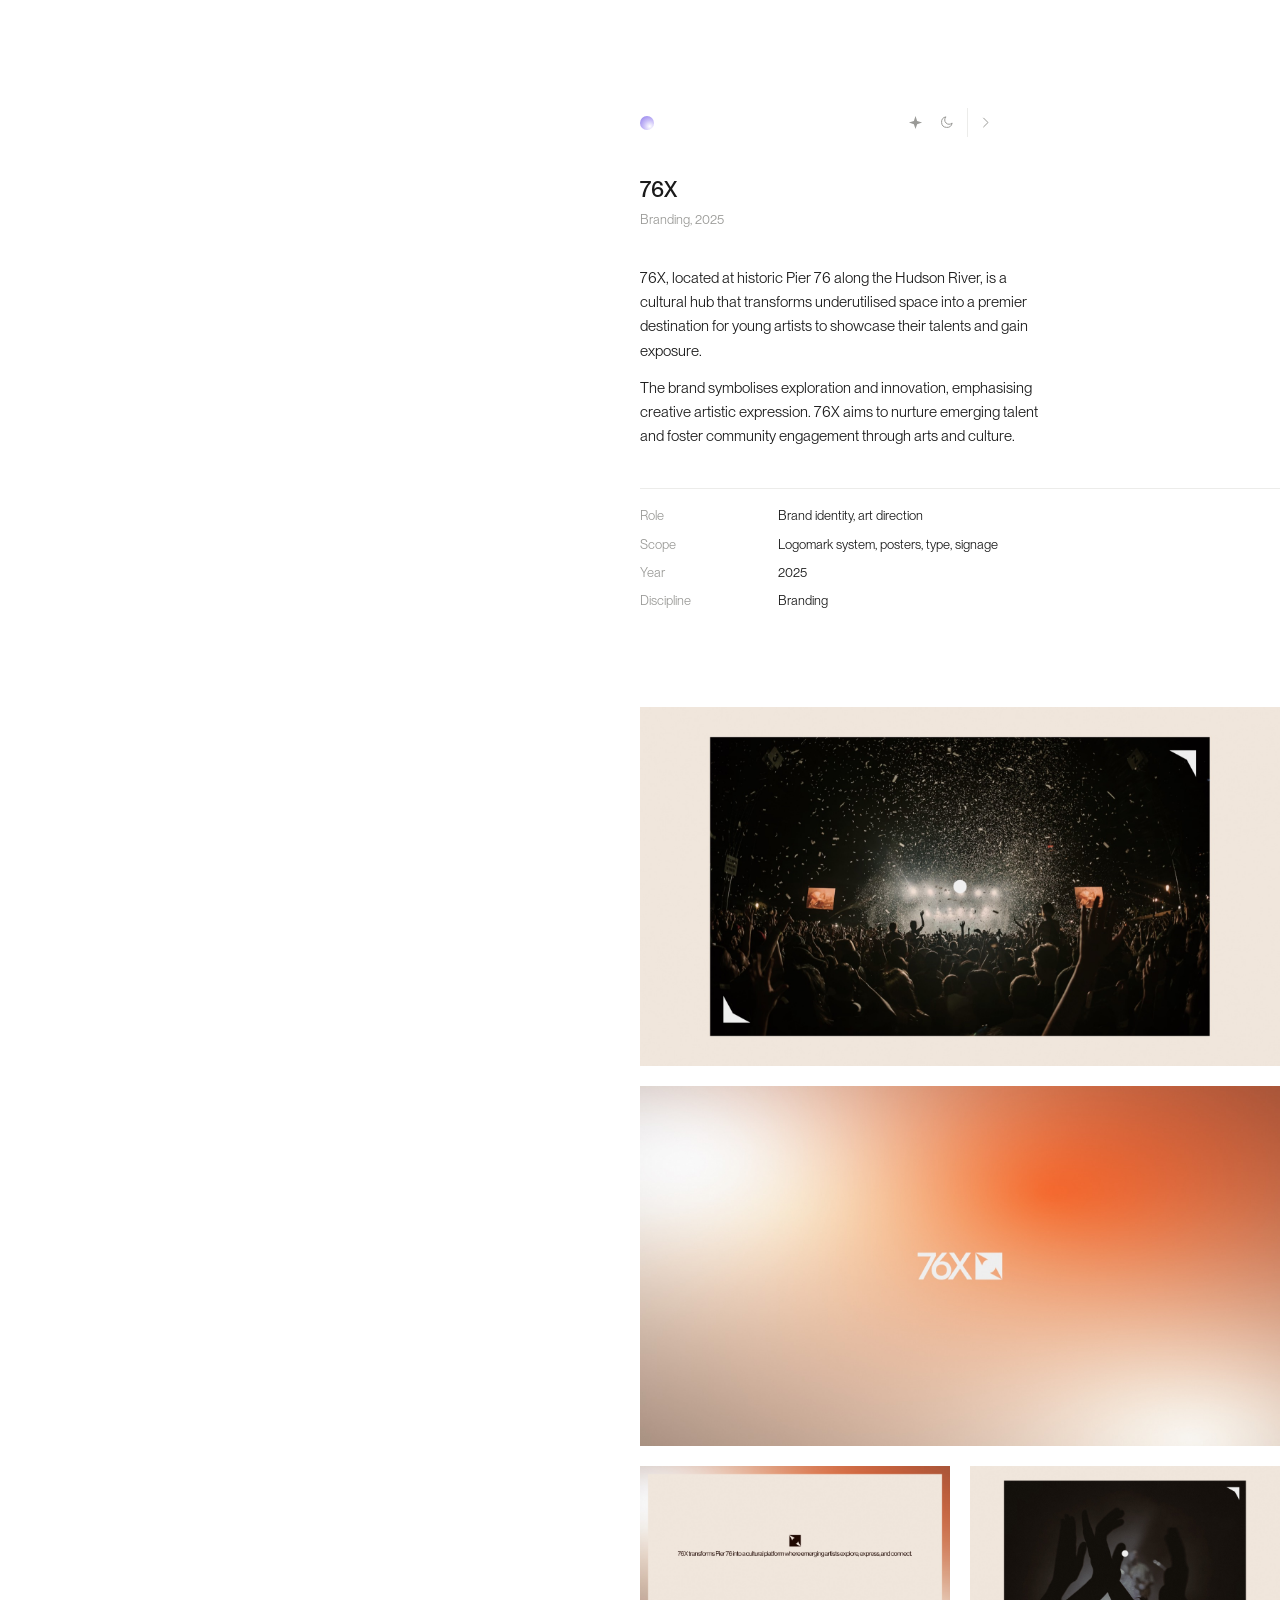
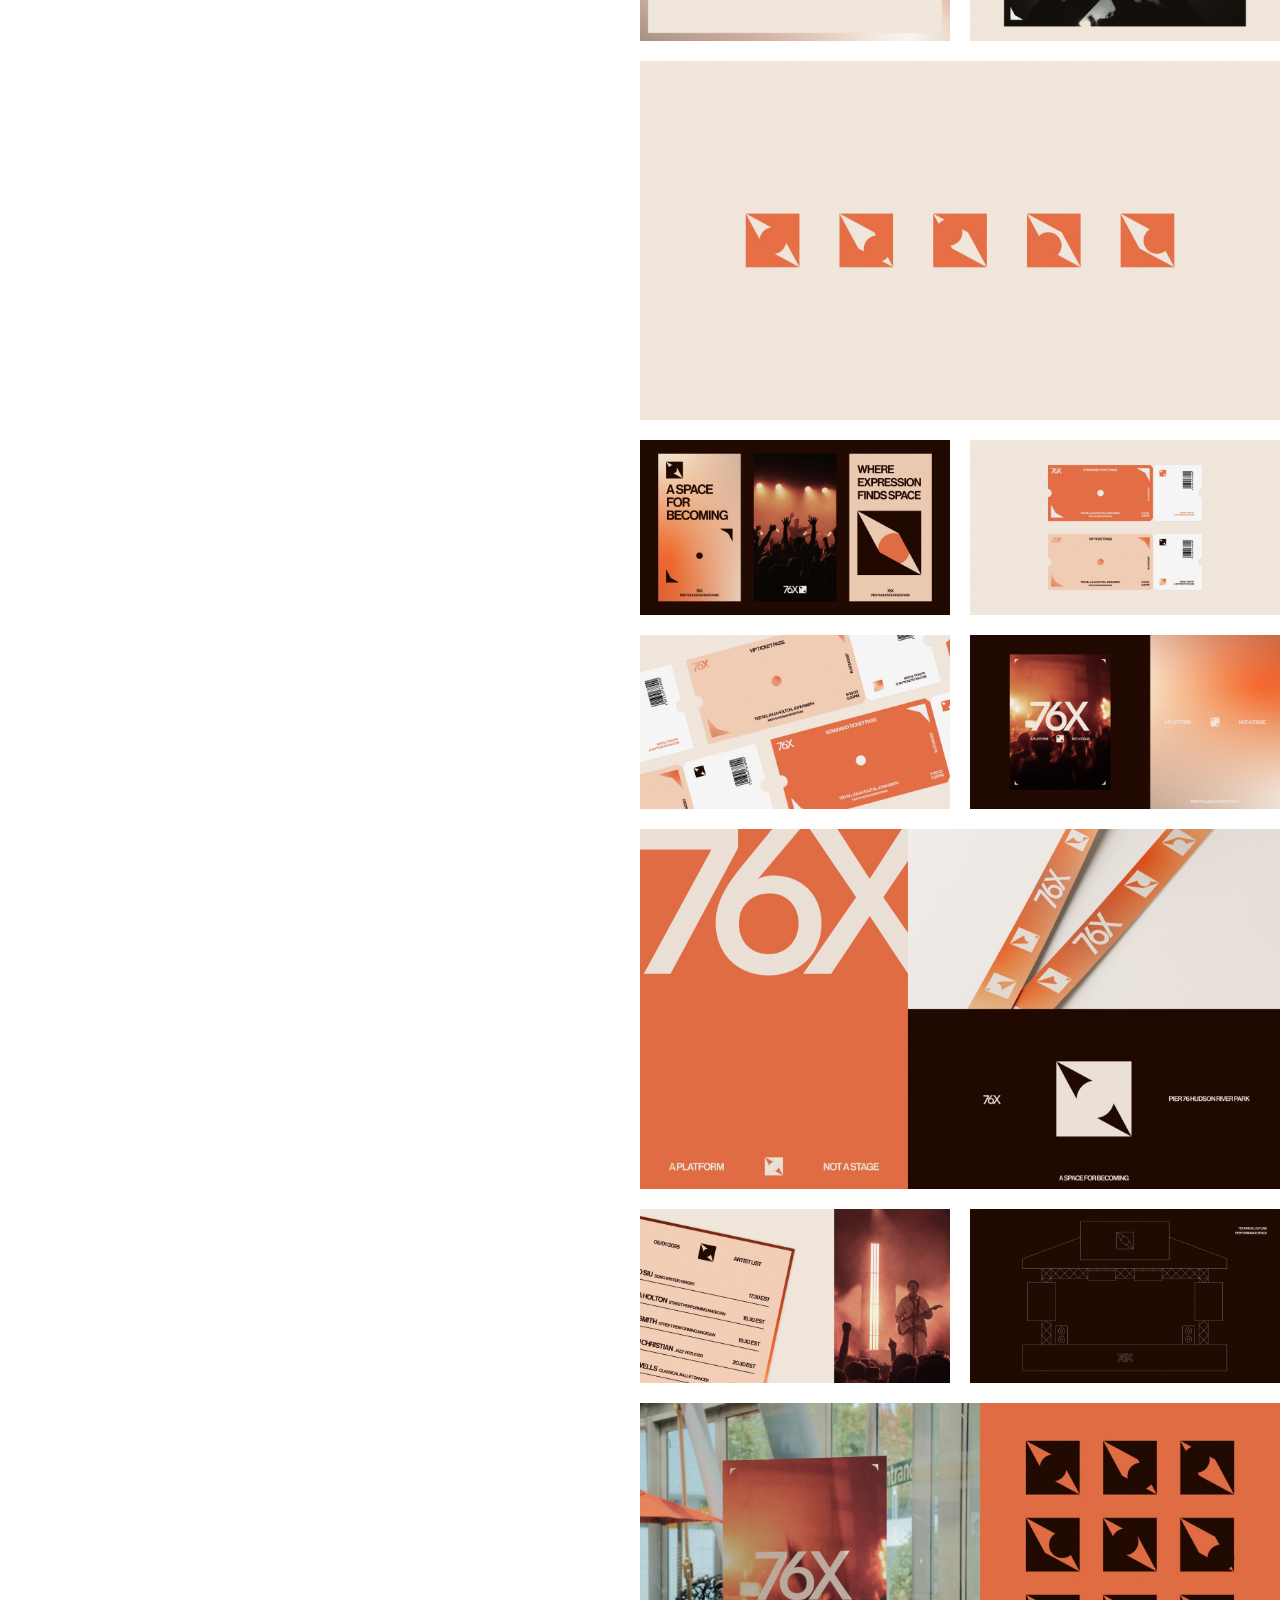
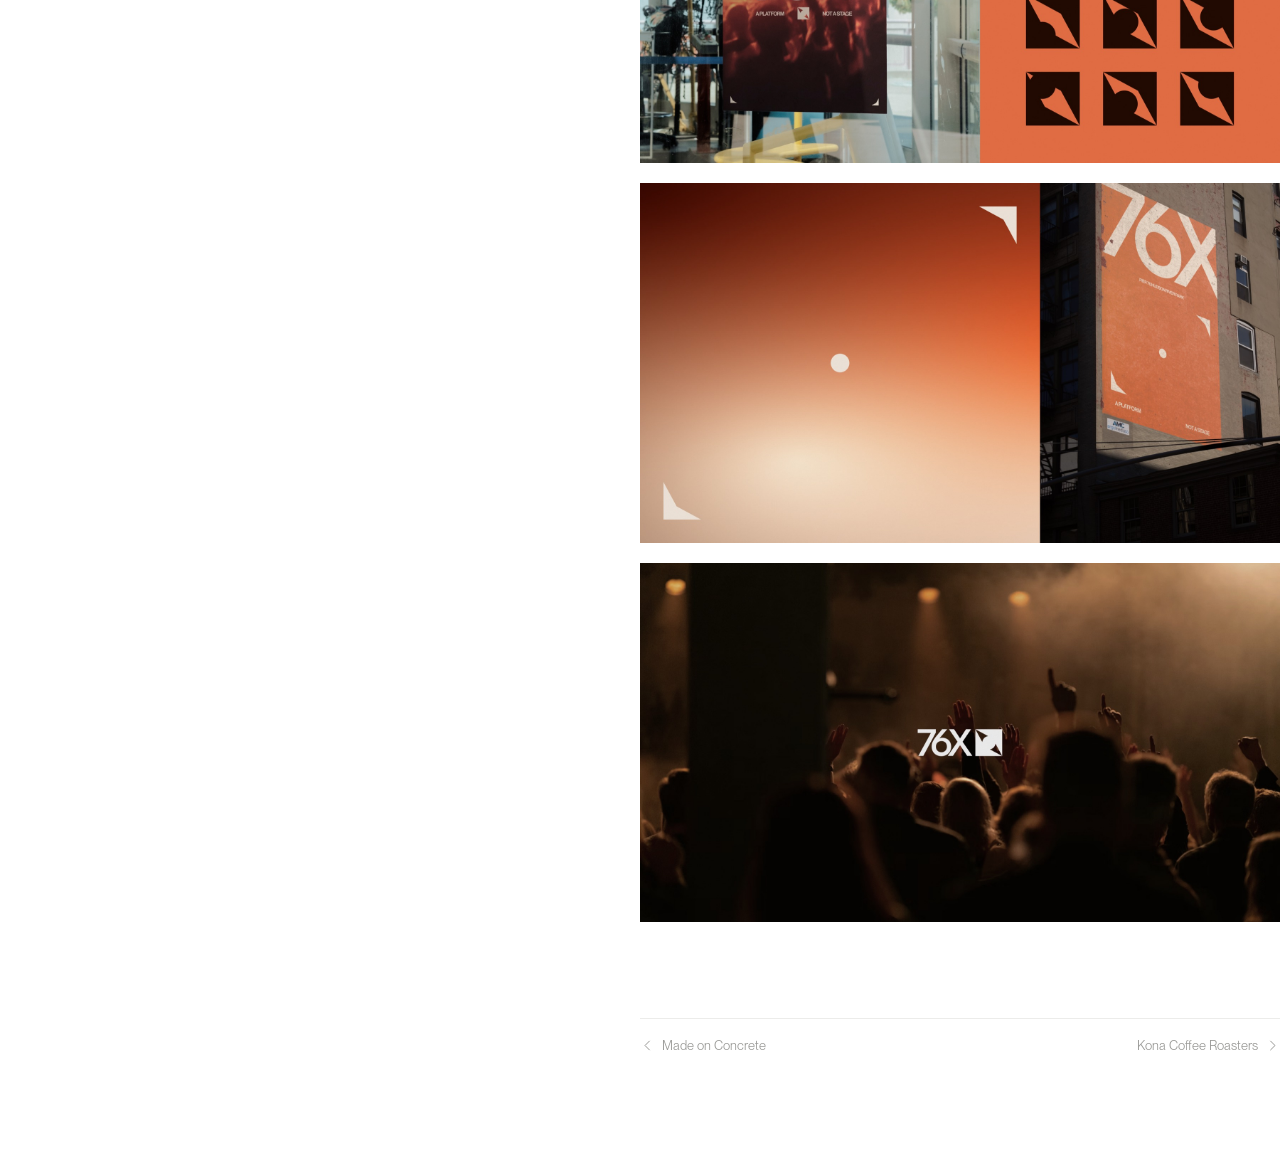
==== work/76x.html @ e0da5759 "Initial commit: Max Chu portfolio site Static HTML/CSS/JS portfolio — no build step required to run," ====
<!doctype html>
<html lang="en">
<head>
<meta charset="utf-8">
<meta name="viewport" content="width=device-width, initial-scale=1">
<title>76X · Max Chu</title>
<meta name="description" content="76X, located at historic Pier 76 along the Hudson River, is a cultural hub that transforms underutilised space into a premier destination for young ar">
<link rel="icon" href="../assets/favicon.svg" type="image/svg+xml">
<meta name="color-scheme" content="light dark">
<script>(function(){try{var t=localStorage.getItem('theme');if(t)document.documentElement.setAttribute('data-theme',t);}catch(e){}})();</script>
<link rel="preload" as="font" type="font/woff2" crossorigin href="../assets/fonts/PPNeueMontreal-Book.woff2">
<link rel="stylesheet" href="../assets/css/style.css?v=1789156343">
</head>
<body>
<a class="skip" href="#main">Skip to content</a>
<main id="main" class="sheet sheet--case">
  <div class="bay">
    <div class="top">
      <a class="mark" href="../index.html" aria-label="Back to Max Chu"></a>
      <div class="tools">
        <button type="button" data-act="special" aria-pressed="false" aria-label="Special mode"><svg viewBox="0 0 24 24" fill="currentColor" aria-hidden="true"><path d="M12 1.5 14.6 9.4 22.5 12 14.6 14.6 12 22.5 9.4 14.6 1.5 12 9.4 9.4Z"/></svg></button>
        <button type="button" data-act="mode" aria-label="Switch theme"><svg viewBox="0 0 24 24" fill="none" stroke="currentColor" stroke-width="1.6" aria-hidden="true"><path d="M21 12.8A8.5 8.5 0 1 1 11.2 3a6.6 6.6 0 0 0 9.8 9.8Z"/></svg></button>
        <a class="tools__next" href="kona.html" rel="next" aria-label="Next project, Kona Coffee Roasters"><svg viewBox="0 0 24 24" fill="none" stroke="currentColor" stroke-width="1.6" stroke-linecap="round" stroke-linejoin="round" aria-hidden="true"><path d="M9 5l7 7-7 7"/></svg></a>
      </div>
    </div>
    <article class="case__body">
      <h1>76X</h1>
      <p class="case__meta">Branding, 2025</p>
      <div class="case__text"><p>76X, located at historic Pier 76 along the Hudson River, is a cultural hub that transforms underutilised space into a premier destination for young artists to showcase their talents and gain exposure.</p><p>The brand symbolises exploration and innovation, emphasising creative artistic expression. 76X aims to nurture emerging talent and foster community engagement through arts and culture.</p></div>
      <dl class="case__facts"><dt>Role</dt><dd>Brand identity, art direction</dd><dt>Scope</dt><dd>Logomark system, posters, type, signage</dd><dt>Year</dt><dd>2025</dd><dt>Discipline</dt><dd>Branding</dd></dl>
      <div class="case__shots"><img loading="lazy" src="../assets/img/76x/03.jpg" alt="76X"><img loading="lazy" src="../assets/img/76x/01.jpg" alt="76X, detail"><div class="case__row"><img loading="lazy" src="../assets/img/76x/02.jpg" alt="76X, detail"><img loading="lazy" src="../assets/img/76x/04.jpg" alt="76X, detail"></div><img loading="lazy" src="../assets/img/76x/05.jpg" alt="76X, detail"><div class="case__row"><img loading="lazy" src="../assets/img/76x/06.jpg" alt="76X, detail"><img loading="lazy" src="../assets/img/76x/07.jpg" alt="76X, detail"></div><div class="case__row"><img loading="lazy" src="../assets/img/76x/08.jpg" alt="76X, detail"><img loading="lazy" src="../assets/img/76x/09.jpg" alt="76X, detail"></div><img loading="lazy" src="../assets/img/76x/10.jpg" alt="76X, detail"><div class="case__row"><img loading="lazy" src="../assets/img/76x/11.jpg" alt="76X, detail"><img loading="lazy" src="../assets/img/76x/12.jpg" alt="76X, detail"></div><img loading="lazy" src="../assets/img/76x/13.jpg" alt="76X, detail"><img loading="lazy" src="../assets/img/76x/14.jpg" alt="76X, detail"><img loading="lazy" src="../assets/img/76x/15.jpg" alt="76X, detail"></div>
      <nav class="case__nav"><a class="case__step case__step--prev" href="nude-project.html" rel="prev" aria-label="Previous project, Made on Concrete"><svg viewBox="0 0 24 24" fill="none" stroke="currentColor" stroke-width="1.6" stroke-linecap="round" stroke-linejoin="round" aria-hidden="true"><path d="M15 5l-7 7 7 7"/></svg><span>Made on Concrete</span></a><a class="case__step case__step--next" href="kona.html" rel="next" aria-label="Next project, Kona Coffee Roasters"><span>Kona Coffee Roasters</span><svg viewBox="0 0 24 24" fill="none" stroke="currentColor" stroke-width="1.6" stroke-linecap="round" stroke-linejoin="round" aria-hidden="true"><path d="M9 5l7 7-7 7"/></svg></a></nav>
    </article>
  </div>
  <div class="zoom" id="zoom" role="dialog" aria-modal="true" aria-label="Enlarged image" hidden>
    <div class="zoom__scrim" data-close></div>
    <button class="zoom__nav zoom__prev" type="button" aria-label="Previous image">
      <svg viewBox="0 0 24 24" fill="none" stroke="currentColor" stroke-width="1.7" stroke-linecap="round" stroke-linejoin="round" aria-hidden="true"><path d="M15 5l-7 7 7 7"/></svg>
    </button>
    <button class="zoom__nav zoom__next" type="button" aria-label="Next image">
      <svg viewBox="0 0 24 24" fill="none" stroke="currentColor" stroke-width="1.7" stroke-linecap="round" stroke-linejoin="round" aria-hidden="true"><path d="M9 5l7 7-7 7"/></svg>
    </button>
    <figure class="zoom__fig"><img alt="" class="shown"><img alt=""></figure>
  </div>
</main>
<script src="../assets/js/lenis.min.js" defer></script>
<script src="../assets/js/main.js?v=1789156343" defer></script>
</body>
</html>
---- assets/css/style.css ----
@import "../fonts/fonts.css";

/* ============================================================
   Max Chu — portfolio
   Full white. Everything pinned to the right. The left is
   deliberately empty.
   ============================================================ */

:root {
  --page: #ffffff;
  --text: #1a1a1a;
  --muted: #9a9a97;
  --line: #ececea;
  --mark-a: #8b78ea;
  --mark-b: #cabff8;
  --sel: var(--mark-a);

  --font: "Neue Montreal", "Helvetica Neue", Arial, sans-serif;

  --bay: min(50%, 528px);
  --bay-right: clamp(52px, 15vw, 280px);   /* gap from the right edge — nudges the column toward centre */
  --intro-w: 40ch;
  --pad-y: clamp(56px, 9vw, 116px);
  --block-gap: clamp(52px, 7.5vw, 100px);

  --fs: 0.9375rem;
  --fs-sm: 0.8125rem;

  --ease: cubic-bezier(0.4, 0, 0.2, 1);
}

:root[data-theme="dark"] {
  --page: #121211; --text: #ededeb; --muted: #77776f; --line: #292927;
}
@media (prefers-color-scheme: dark) {
  :root:not([data-theme="light"]):not([data-theme="special"]) {
    --page: #121211; --text: #ededeb; --muted: #77776f; --line: #292927;
  }
}
:root[data-theme="special"] {
  --page: #3a5be0; --text: #ffe11a; --muted: #b9c6ff;
  --line: rgba(255, 255, 255, 0.22); --sel: #ffe11a;
}
:root[data-theme="special"] ::selection { color: #3a5be0; }

*, *::before, *::after { box-sizing: border-box; }
html { -webkit-text-size-adjust: 100%; }

body {
  margin: 0;
  background: var(--page);
  color: var(--text);
  font-family: var(--font);
  font-size: var(--fs);
  line-height: 1.62;
  font-weight: 400;
  -webkit-font-smoothing: antialiased;
  text-rendering: optimizeLegibility;
  overflow-x: hidden;
  transition: background 0.4s var(--ease), color 0.4s var(--ease);
}

a { color: inherit; text-decoration: none; }
img { display: block; max-width: 100%; height: auto; }
p { margin: 0 0 1.15em; }
[hidden] { display: none !important; }

::selection { background: var(--sel); color: #fff; }
:focus-visible { outline: 2px solid currentColor; outline-offset: 3px; }

.skip {
  position: fixed; top: 12px; left: 12px; z-index: 50;
  background: var(--text); color: var(--page); padding: 9px 13px; font-size: var(--fs-sm);
  transform: translateY(-160%); transition: transform 0.2s var(--ease);
}
.skip:focus { transform: none; }

/* ============================================================
   Right-anchored column
   ============================================================ */
.sheet {
  padding: var(--pad-y) var(--bay-right);
}
.bay { max-width: var(--bay); margin-left: auto; }
@media (max-width: 900px) {
  :root { --bay: 100%; --bay-right: clamp(20px, 6vw, 40px); }
}

.eyebrow { font-size: var(--fs-sm); color: var(--muted); margin: 0 0 20px; }

.top {
  max-width: var(--intro-w);
  display: flex; justify-content: space-between; align-items: center;
  margin-bottom: clamp(26px, 4.5vw, 46px);
}
.mark {
  display: block;
  width: 14px; height: 14px; border-radius: 50%;
  background: radial-gradient(circle at 70% 74%, #ffffff 0%, var(--mark-b) 42%, var(--mark-a) 100%);
  flex: none;
}
.tools, .viewtoggle { display: flex; align-items: center; gap: 2px; }
.tools button, .viewtoggle button, .tools a {
  border: 0; background: none; padding: 7px; margin: -7px 0;
  color: var(--muted); cursor: pointer; line-height: 0;
  transition: color 0.2s var(--ease), transform 0.15s var(--ease);
}
.tools button:hover, .viewtoggle button:hover, .tools a:hover { color: var(--text); }
.tools button:active, .viewtoggle button:active, .tools a:active { transform: scale(0.88); }
.tools svg, .viewtoggle svg { width: 15px; height: 15px; display: block; }
.viewtoggle button[aria-pressed="true"] { color: var(--text); }
:root[data-theme="special"] .tools button[data-act="special"] { color: var(--text); }

.intro { max-width: var(--intro-w); }
.intro strong { font-weight: 500; }
.intro a { border-bottom: 1px solid var(--line); transition: border-color 0.2s var(--ease); }
.intro a:hover { border-color: currentColor; }

/* ============================================================
   Selected work — image filmstrip or a column list
   ============================================================ */
.work { margin-top: var(--block-gap); }
.work__bar {
  max-width: var(--intro-w);
  display: flex; align-items: center; justify-content: space-between;
  margin-bottom: 22px;
}
.work__bar .eyebrow { margin: 0; }

.work[data-view="list"] .rail,
.work[data-view="grid"] .worklist { display: none; }

.rail {
  display: flex;
  align-items: flex-start;
  gap: clamp(10px, 1.4vw, 18px);
  margin-right: calc(-1 * var(--bay-right));
  padding-right: var(--bay-right);
  overflow-x: auto;
  overscroll-behavior-x: contain;
  cursor: grab;
  scrollbar-width: none;
}
.rail::-webkit-scrollbar { display: none; }
.rail.dragging { cursor: grabbing; user-select: none; }

.slide { flex: none; scroll-snap-align: start; }
.slide img {
  height: clamp(168px, 24vh, 264px);
  width: auto;
  aspect-ratio: 16 / 9;
  object-fit: cover;
  background: var(--line);
  -webkit-user-drag: none;
  user-select: none;
}

/* column list — same width as the experiences list */
.worklist { border-top: 1px solid var(--line); }
.wrow {
  display: grid;
  grid-template-columns: minmax(0, var(--intro-w)) 1fr;
  gap: clamp(1.5rem, 3vw, 2.5rem);
  align-items: baseline;
  padding: 16px 0;
  border-bottom: 1px solid var(--line);
  position: relative;
  transition: color 0.2s var(--ease);
}
.wrow__lead {
  display: flex; align-items: baseline; justify-content: space-between;
  gap: 1rem; min-width: 0;
}
.wrow__title { min-width: 0; overflow: hidden; text-overflow: ellipsis; white-space: nowrap; }
.wrow__yr { flex: none; color: var(--muted); font-size: var(--fs-sm); font-variant-numeric: tabular-nums; }
.wrow__cat { color: var(--muted); font-size: var(--fs-sm); text-align: right; white-space: nowrap; }
@media (hover: hover) {
  .worklist:hover .wrow { color: var(--muted); }
  .worklist:hover .wrow:hover { color: var(--text); }
}
@media (max-width: 560px) {
  .wrow { grid-template-columns: 1fr auto; gap: 1.25rem; }
  .wrow__yr { display: none; }
}

/* the hovered project, peeking into the empty left space */
.peek {
  position: fixed;
  left: clamp(16px, 5vw, 80px);
  top: 50%;
  translate: 0 -50%;
  width: min(42vw, 600px);
  height: min(64vh, 460px);
  z-index: -1;
  pointer-events: none;
  opacity: 0;
  transition: opacity 0.45s var(--ease);
}
.peek.on { opacity: 1; }
.peek img {
  position: absolute; inset: 0;
  width: 100%; height: 100%;
  object-fit: contain;
  object-position: left center;
  opacity: 0;
  transition: opacity 0.4s var(--ease);
}
@media (max-width: 900px), (hover: none) { .peek { display: none; } }
@media (prefers-reduced-motion: reduce) { .peek, .peek img { transition: opacity 0.12s linear; } }

/* a quiet presence in the empty left void — a soft glow that drifts
   toward wherever the cursor is, so the space reads as intentional
   rather than simply unused */
.ambient {
  position: fixed;
  left: var(--ax, 20vw);
  top: var(--ay, 40vh);
  translate: -50% -50%;
  width: min(46vw, 620px);
  height: min(46vw, 620px);
  border-radius: 50%;
  background: radial-gradient(circle, color-mix(in srgb, var(--mark-a) 20%, transparent), transparent 72%);
  filter: blur(46px);
  z-index: -1;
  opacity: 0;
  pointer-events: none;
  transition: opacity 0.8s var(--ease);
}
.ambient.on { opacity: 1; }
@media (max-width: 900px), (hover: none) { .ambient { display: none; } }
@media (prefers-reduced-motion: reduce) { .ambient { display: none; } }

/* a bunny that quietly appears over the bottom edge once you've
   scrolled all the way down — a reward for reaching the end */
.bunny {
  position: fixed;
  left: clamp(60px, 16vw, 210px);
  bottom: -110px;
  width: clamp(80px, 7.4vw, 104px);
  color: var(--text);
  translate: -50% 0;
  z-index: 5;
  pointer-events: none;
  transition: bottom 0.7s var(--ease);
}
.bunny svg { width: 100%; height: auto; display: block; }
.bunny__nose { fill: var(--mark-a); }
.bunny__blush { fill: color-mix(in srgb, var(--mark-a) 30%, transparent); }
.bunny__inner { opacity: 0.35; }
.bunny__scarf { stroke: var(--mark-a); }
.bunny.show { bottom: -20px; }
@media (max-width: 900px) { .bunny { display: none; } }
@media (prefers-reduced-motion: reduce) { .bunny { transition: none; } }

/* ============================================================
   Experiences
   ============================================================ */
.exp { margin-top: var(--block-gap); }
.row {
  display: grid;
  grid-template-columns: 7.5rem 1fr;
  gap: 1.1rem;
  padding: 16px 0;
  border-top: 1px solid var(--line);
  align-items: baseline;
}
.row:last-child { border-bottom: 1px solid var(--line); }
.row time { color: var(--muted); font-size: var(--fs-sm); font-variant-numeric: tabular-nums; }
.row b { font-weight: 500; }
.row span { color: var(--muted); }
@media (max-width: 480px) { .row { grid-template-columns: 1fr; gap: 0.15rem; } }

/* ============================================================
   Footer
   ============================================================ */
.foot {
  margin-top: var(--block-gap);
  font-size: var(--fs-sm); color: var(--muted);
  display: flex; flex-wrap: wrap; gap: 6px 24px;
}
.foot a { color: var(--text); }
.foot a:hover { color: var(--muted); }

/* ============================================================
   Project case — a single right-anchored column, same axis as
   home. No sidebar: the mark, tools and a "next" nod at the top
   are exactly where they are on the home page.
   ============================================================ */
.sheet--case { padding: var(--pad-y) var(--bay-right); }
.tools a.tools__next {
  margin-left: 4px; padding-left: 10px;
  border-left: 1px solid var(--line);
}

.case__body h1 { font-size: 1.375rem; line-height: 1.2; font-weight: 500; letter-spacing: -0.01em; margin: 0 0 6px; }
.case__meta { font-size: var(--fs-sm); color: var(--muted); margin: 0 0 clamp(22px, 3.5vw, 36px); }
.case__text { max-width: 46ch; }
.case__text p { margin: 0 0 0.85em; }
.case__text p:last-child { margin-bottom: 0; }
.case__facts {
  display: grid; grid-template-columns: 7.5rem 1fr; gap: 7px 1.1rem;
  font-size: var(--fs-sm); border-top: 1px solid var(--line);
  padding-top: 16px; margin: clamp(26px, 4vw, 40px) calc(-1 * var(--bay-right)) var(--block-gap) 0;
}
.case__facts dt { color: var(--muted); }
.case__facts dd { margin: 0; }
/* shots bleed to the real right edge, same move as the home rail */
.case__shots {
  display: flex; flex-direction: column; gap: clamp(12px, 2vw, 20px);
  margin-right: calc(-1 * var(--bay-right));
}
.case__shots img { width: 100%; display: block; background: var(--line); cursor: zoom-in; }
.case__row { display: flex; gap: clamp(12px, 2vw, 20px); }
.case__row img { flex: 1 1 0; min-width: 0; }

/* a slot that quietly crossfades between a few near-identical shots
   instead of giving each its own row — opt in per project */
.case__slide { position: relative; display: grid; aspect-ratio: 16 / 9; overflow: hidden; }
.case__slide img {
  grid-area: 1 / 1;
  width: 100%; height: 100%; object-fit: cover;
  opacity: 0;
  transition: opacity 0.8s var(--ease);
}
.case__slide img.shown { opacity: 1; }
@media (prefers-reduced-motion: reduce) { .case__slide img { transition: none; } }

/* the hairline rules frame the same width as the images above them */
.case__nav {
  margin: var(--block-gap) calc(-1 * var(--bay-right)) 0 0;
  padding-top: 16px; border-top: 1px solid var(--line);
  display: flex; justify-content: space-between; gap: 2rem; font-size: var(--fs-sm);
}
.case__step {
  display: flex; align-items: center; gap: 7px;
  color: var(--muted); min-width: 0;
}
.case__step:hover { color: var(--text); }
.case__step svg { flex: none; width: 15px; height: 15px; }
.case__step span { overflow: hidden; text-overflow: ellipsis; white-space: nowrap; }

@media (max-width: 900px) {
  .case__shots, .case__facts, .case__nav { margin-right: 0; }
}
@media (max-width: 480px) {
  .case__step span { max-width: 30vw; }
  .case__facts { grid-template-columns: 1fr; gap: 2px 0; }
  .case__facts dt { margin-top: 8px; }
}

/* ============================================================
   Project modal — a pane of frosted glass over the page
   ============================================================ */
.modal, .zoom { position: fixed; inset: 0; z-index: 200; }
.zoom { z-index: 210; }
.modal[hidden], .zoom[hidden] { display: none; }

.modal__scrim, .zoom__scrim {
  position: absolute; inset: 0;
  background: rgba(18, 18, 18, 0.12);
  -webkit-backdrop-filter: blur(7px);
  backdrop-filter: blur(7px);
}
:root[data-theme="dark"] .modal__scrim,
:root[data-theme="dark"] .zoom__scrim { background: rgba(0, 0, 0, 0.4); }
@media (prefers-color-scheme: dark) {
  :root:not([data-theme="light"]):not([data-theme="special"]) .modal__scrim,
  :root:not([data-theme="light"]):not([data-theme="special"]) .zoom__scrim { background: rgba(0, 0, 0, 0.4); }
}

.modal__card {
  position: relative;
  width: min(620px, calc(100vw - 2 * clamp(16px, 5vw, 56px)));
  max-height: min(760px, 84vh);
  margin: clamp(20px, 7vh, 80px) auto;
  border-radius: 14px;
  background: color-mix(in srgb, var(--page) 46%, transparent);
  -webkit-backdrop-filter: blur(32px) saturate(1.8);
  backdrop-filter: blur(32px) saturate(1.8);
  overflow-y: auto;
  overscroll-behavior: contain;
  scrollbar-width: thin;
}
@supports not ((backdrop-filter: blur(1px)) or (-webkit-backdrop-filter: blur(1px))) {
  .modal__card { background: color-mix(in srgb, var(--page) 94%, transparent); }
}
.modal__body { padding: clamp(22px, 3vw, 40px); }

.modal__close {
  position: absolute;
  top: clamp(12px, 3vh, 24px);
  right: clamp(12px, 3vw, 24px);
  z-index: 2;
  width: 30px; height: 30px;
  display: grid; place-items: center;
  border: 0;
  background: none;
  color: var(--text);
  cursor: pointer;
  transition: transform 0.2s var(--ease), opacity 0.2s var(--ease);
  opacity: 0.55;
}
.modal__close:hover { opacity: 1; transform: rotate(90deg); }
.modal__close svg { width: 15px; height: 15px; }

/* step to the previous/next project without leaving the modal */
.modal__nav {
  position: fixed;
  top: 50%; translate: 0 -50%;
  z-index: 201;
  width: 40px; height: 40px;
  display: grid; place-items: center;
  border: 0; background: none;
  color: var(--text);
  opacity: 0.5;
  cursor: pointer;
  transition: opacity 0.2s var(--ease);
}
.modal__nav:hover { opacity: 1; }
.modal__nav svg { width: 22px; height: 22px; }
.modal__prev { left: clamp(6px, 2vw, 22px); }
.modal__next { right: clamp(6px, 2vw, 22px); }
@media (max-width: 700px) { .modal__nav { display: none; } }

.modal__head { margin-bottom: clamp(20px, 3vw, 32px); max-width: 46ch; }
.modal__head h2 { font-size: 1.4rem; font-weight: 500; letter-spacing: -0.015em; margin: 0 0 6px; }
.modal__meta { font-size: var(--fs-sm); color: var(--muted); margin: 0 0 16px; }
.modal__desc { margin: 0 0 0.85em; font-size: var(--fs-sm); line-height: 1.66; color: var(--text); }
.modal__desc:last-child { margin-bottom: 0; }

.modal__body img {
  width: 100%;
  background: color-mix(in srgb, var(--text) 6%, transparent);
  margin-top: clamp(9px, 1.4vw, 14px);
  cursor: zoom-in;
}
.modal__body img:first-of-type { margin-top: 0; }

/* image zoom (lightbox) */
.zoom { display: grid; place-items: center; padding: clamp(20px, 5vw, 64px); }
.zoom__fig {
  position: relative; z-index: 1; margin: 0;
  display: grid;
  max-width: min(1000px, 86vw);
  max-height: 80vh;
  cursor: zoom-out;
}
.zoom__fig img {
  grid-area: 1 / 1;
  display: block;
  max-width: 100%;
  max-height: 80vh;
  width: auto; height: auto;
  margin: auto;
  opacity: 0;
  transition: opacity 0.28s var(--ease);
}
.zoom__fig img.shown { opacity: 1; }
@media (prefers-reduced-motion: reduce) { .zoom__fig img { transition: opacity 0.1s linear; } }
.zoom__nav {
  position: absolute;
  top: 50%; translate: 0 -50%;
  z-index: 2;
  width: 40px; height: 40px;
  display: grid; place-items: center;
  border: 0; background: none;
  color: var(--text);
  opacity: 0.5;
  cursor: pointer;
  transition: opacity 0.2s var(--ease);
}
.zoom__nav:hover { opacity: 1; }
.zoom__nav svg { width: 22px; height: 22px; }
.zoom__prev { left: clamp(6px, 2vw, 22px); }
.zoom__next { right: clamp(6px, 2vw, 22px); }
.zoom__nav[disabled] { opacity: 0.16; cursor: default; }

@media (prefers-reduced-motion: no-preference) {
  .modal:not(.modal--out) .modal__scrim,
  .zoom:not(.zoom--out) .zoom__scrim { animation: fadeIn 0.26s var(--ease); }
  .modal:not(.modal--out) .modal__card { animation: cardIn 0.32s var(--ease); }
  .zoom:not(.zoom--out) .zoom__fig { animation: cardIn 0.3s var(--ease); }
  .modal--out .modal__scrim, .modal--out .modal__card,
  .zoom--out .zoom__scrim, .zoom--out .zoom__fig { animation: fadeIn 0.2s var(--ease) reverse forwards; }
  @keyframes fadeIn { from { opacity: 0; } }
  @keyframes cardIn { from { opacity: 0; transform: scale(0.985); } }
}

/* ============================================================
   Hoops — the basketball hiding under the mark
   ============================================================ */
.hoops {
  position: fixed; inset: 0; z-index: 30;
  pointer-events: none;
  color: var(--text);
  opacity: 0;
  transition: opacity 0.4s var(--ease);
}
.hoops.on { opacity: 1; }
.hoops[hidden] { display: none; }

/* the court sits in the empty band left of the content — JS sets --court-x */
.hoops__rig {
  position: absolute;
  left: calc(var(--court-x, 15vw) + var(--drift, 0px));
  top: clamp(50px, 10vh, 110px);
  width: clamp(120px, 14vw, 164px);
  translate: -50% 0;
}
.hoops__rig svg { width: 100%; height: auto; overflow: visible; display: block; }
/* a pane of the same frosted glass as the project modal, behind the rim.
   the court is empty behind it, so the glossy sheen is drawn into the
   panel itself rather than relying on blurring content that isn't there */
.hoops__board {
  position: absolute;
  left: 18%; right: 18%; top: 7%; height: 42%;
  border-radius: 10%;
  overflow: hidden;
  background:
    linear-gradient(135deg, color-mix(in srgb, #fff 55%, transparent) 0%,
      color-mix(in srgb, var(--page) 40%, transparent) 45%,
      color-mix(in srgb, var(--page) 58%, transparent) 100%);
  -webkit-backdrop-filter: blur(20px) saturate(1.7);
  backdrop-filter: blur(20px) saturate(1.7);
  border: 1px solid color-mix(in srgb, var(--text) 18%, transparent);
  box-shadow:
    inset 0 1px 0 color-mix(in srgb, #ffffff 65%, transparent),
    0 4px 10px -8px rgba(0, 0, 0, 0.2);
}
.hoops__board::before {
  content: "";
  position: absolute; inset: 0;
  background: linear-gradient(115deg, rgba(255, 255, 255, 0.55) 0%, rgba(255, 255, 255, 0) 32%);
}
@supports not ((backdrop-filter: blur(1px)) or (-webkit-backdrop-filter: blur(1px))) {
  .hoops__board { background: color-mix(in srgb, var(--page) 88%, transparent); }
}
/* the rim picks up the same light-grey, glassy tone as the backboard */
.hoops__rim-stop { stop-color: var(--muted); }
.hoops__rim, .hoops__rim-inner { filter: drop-shadow(0 2px 3px rgba(0, 0, 0, 0.14)); }
.hoops__rim-inner { stroke: var(--muted); opacity: 0.4; }
.hoops__net { stroke: var(--muted); transform-box: fill-box; transform-origin: top center; }
.hoops__net.swish { animation: netSwish 0.55s var(--ease); }
@keyframes netSwish { 25% { transform: scaleY(1.22) scaleX(0.94); } 60% { transform: scaleY(0.95); } 100% { transform: none; } }

.hoops__score {
  position: absolute; left: 50%; top: -26px;
  translate: -50% 0;
  font-size: var(--fs-sm); color: var(--muted);
  font-variant-numeric: tabular-nums;
}
.hoops__score.pop { animation: scorePop 0.4s var(--ease); }
@keyframes scorePop { 40% { transform: scale(1.45); } }

/* an actual basketball — a punchier, more saturated orange sphere */
.hoops__ball {
  position: absolute;
  left: var(--court-x, 15vw);
  top: 46vh;
  width: clamp(34px, 3vw, 42px); aspect-ratio: 1;
  border: 0; padding: 0; margin: 0;
  border-radius: 50%;
  background: radial-gradient(circle at 32% 28%, #ffb15c 0%, #ff7a1f 45%, #d3520a 100%);
  translate: -50% 0;
  pointer-events: auto;
  cursor: grab;
  touch-action: none;
  will-change: transform;
}
.hoops__ball svg { position: absolute; inset: 0; width: 100%; height: 100%; }
.hoops__seam { stroke: rgba(0, 0, 0, 0.55); }
.hoops__seam--edge { stroke: rgba(0, 0, 0, 0.3); }
.hoops__ball:active { cursor: grabbing; }
.hoops__ball.flying { cursor: default; }

/* a quiet viewfinder ring that appears around the ball while aiming */
.hoops__reticle {
  position: absolute; inset: -38%;
  border: 1px solid currentColor;
  border-radius: 50%;
  opacity: 0;
  transform: scale(0.82);
  transition: opacity 0.2s var(--ease), transform 0.2s var(--ease);
}
.hoops.aiming .hoops__reticle { opacity: 0.32; transform: scale(1); }

.hoops__hint {
  position: absolute;
  left: var(--court-x, 15vw);
  top: calc(46vh - 26px);
  translate: -50% 0;
  margin: 0; white-space: nowrap;
  font-size: var(--fs-sm); color: var(--muted);
  transition: opacity 0.3s var(--ease);
}
.hoops__hint.gone { opacity: 0; }

.hoops__aim { position: absolute; inset: 0; width: 100%; height: 100%; overflow: visible; pointer-events: none; }
.hoops__aim line { stroke: var(--text); stroke-width: 1.4; stroke-dasharray: 2 5; opacity: 0; transition: opacity 0.15s; }
.hoops.aiming .hoops__aim line { opacity: 0.45; }

@media (prefers-reduced-motion: reduce) {
  .hoops__reticle { transition: opacity 0.1s linear; }
}

@media (max-width: 820px), (hover: none) {
  .hoops, .hoops.on { display: none; }
}

/* ============================================================
   Motion
   ============================================================ */
@media (prefers-reduced-motion: no-preference) {
  .fade { opacity: 0; transform: translateY(7px); transition: opacity 0.6s var(--ease), transform 0.6s var(--ease); }
  .fade.in { opacity: 1; transform: none; }
}
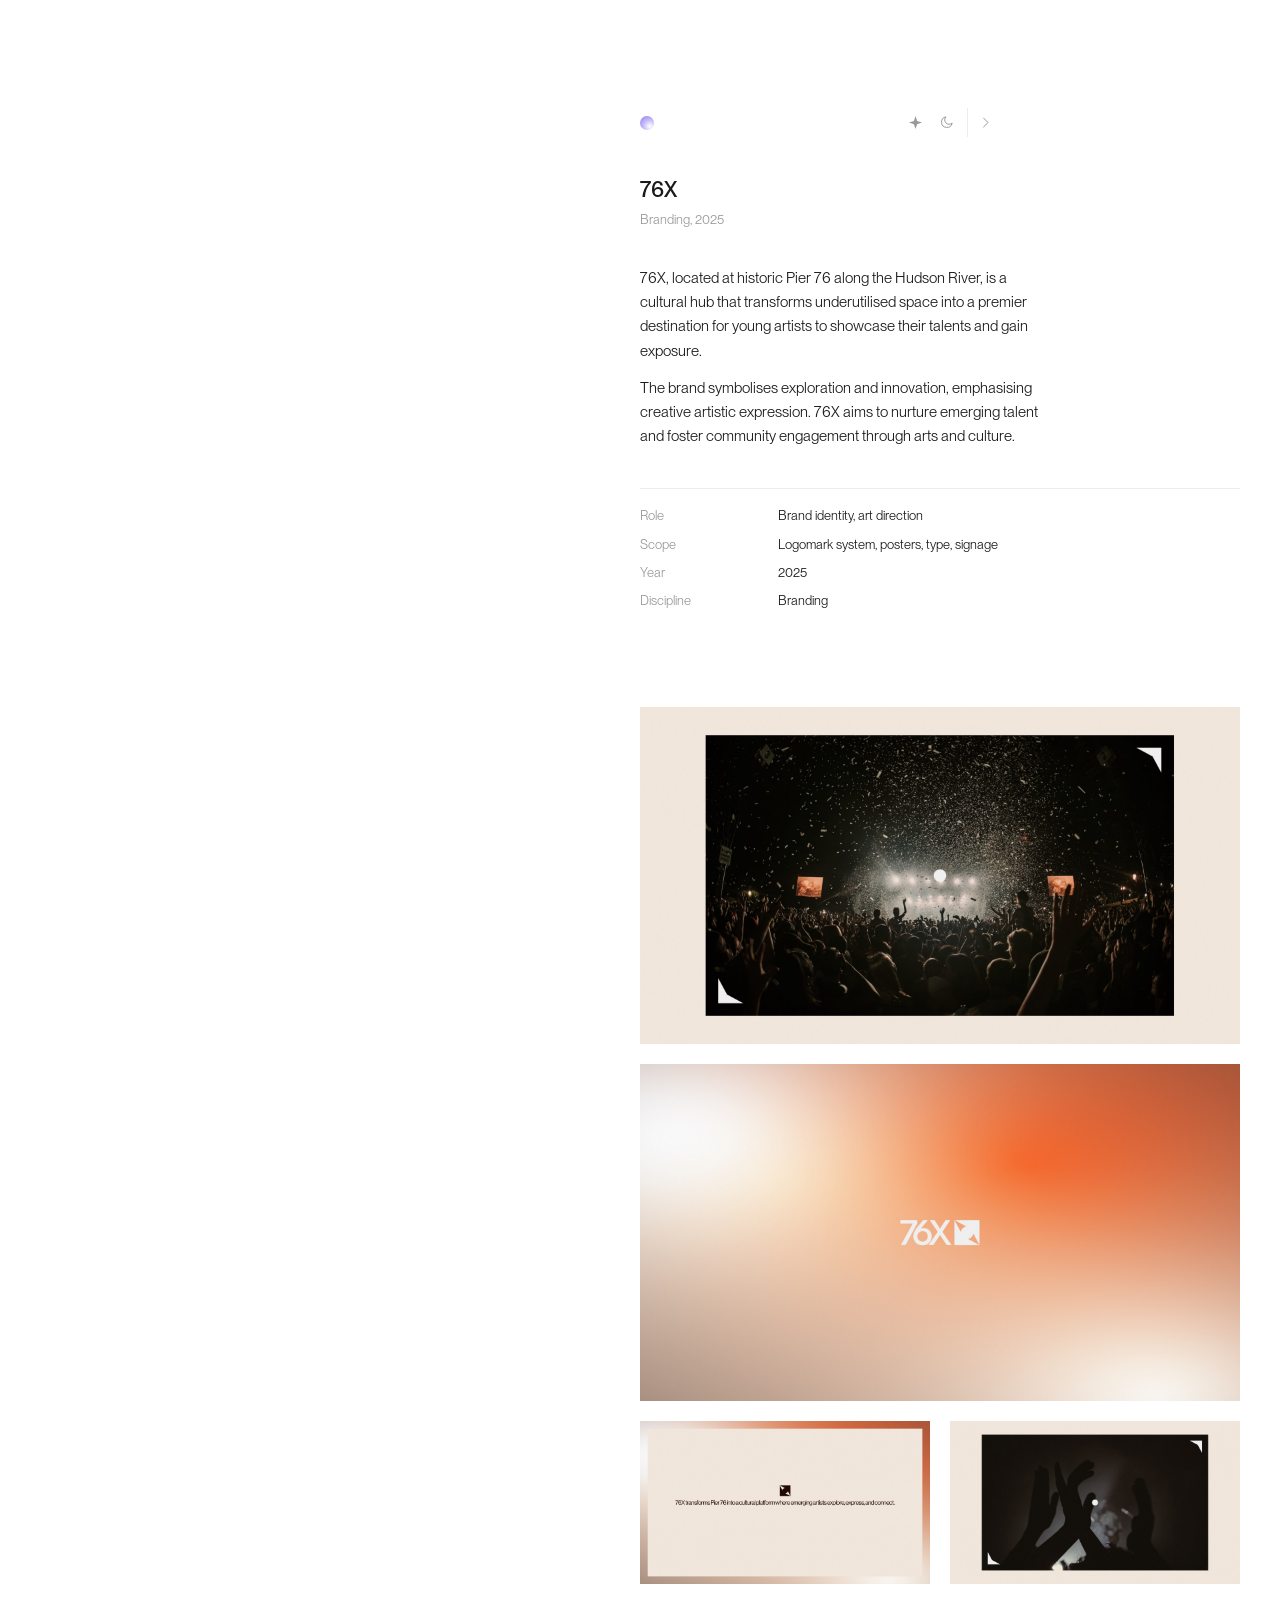
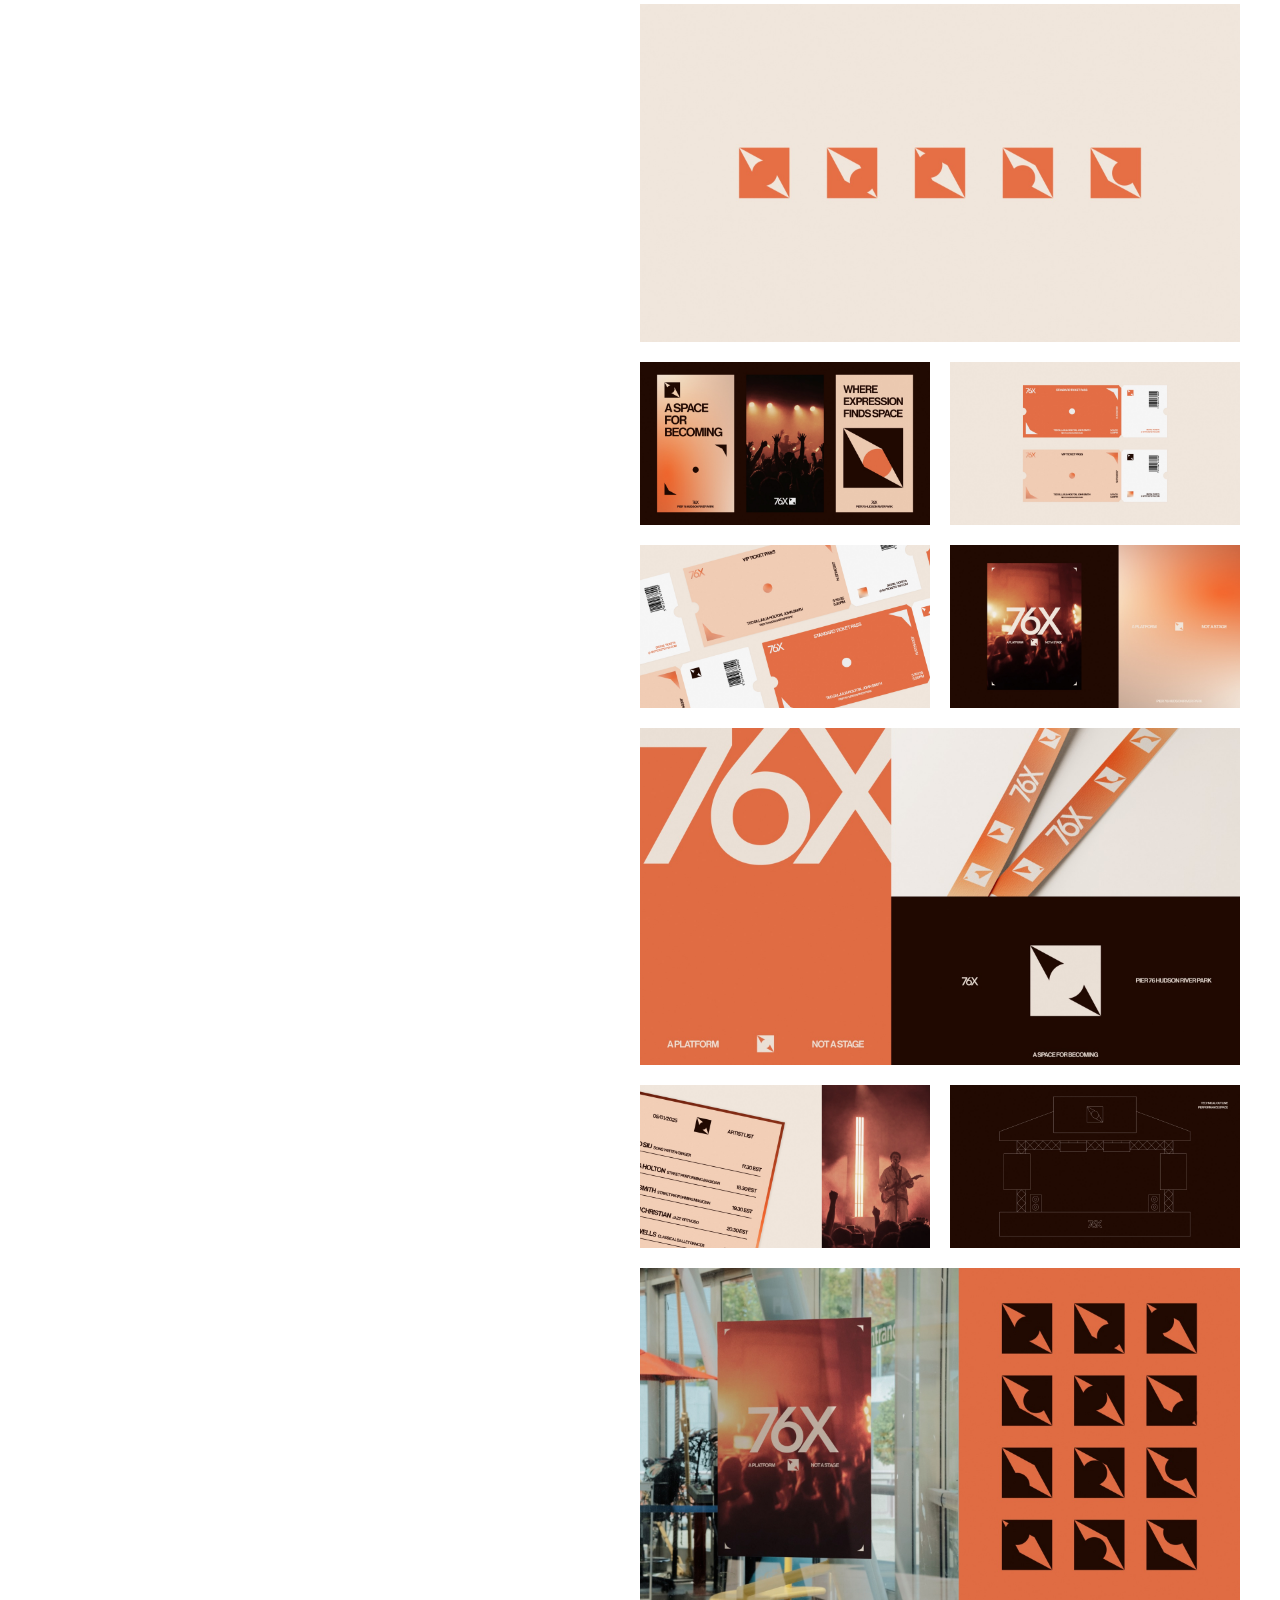
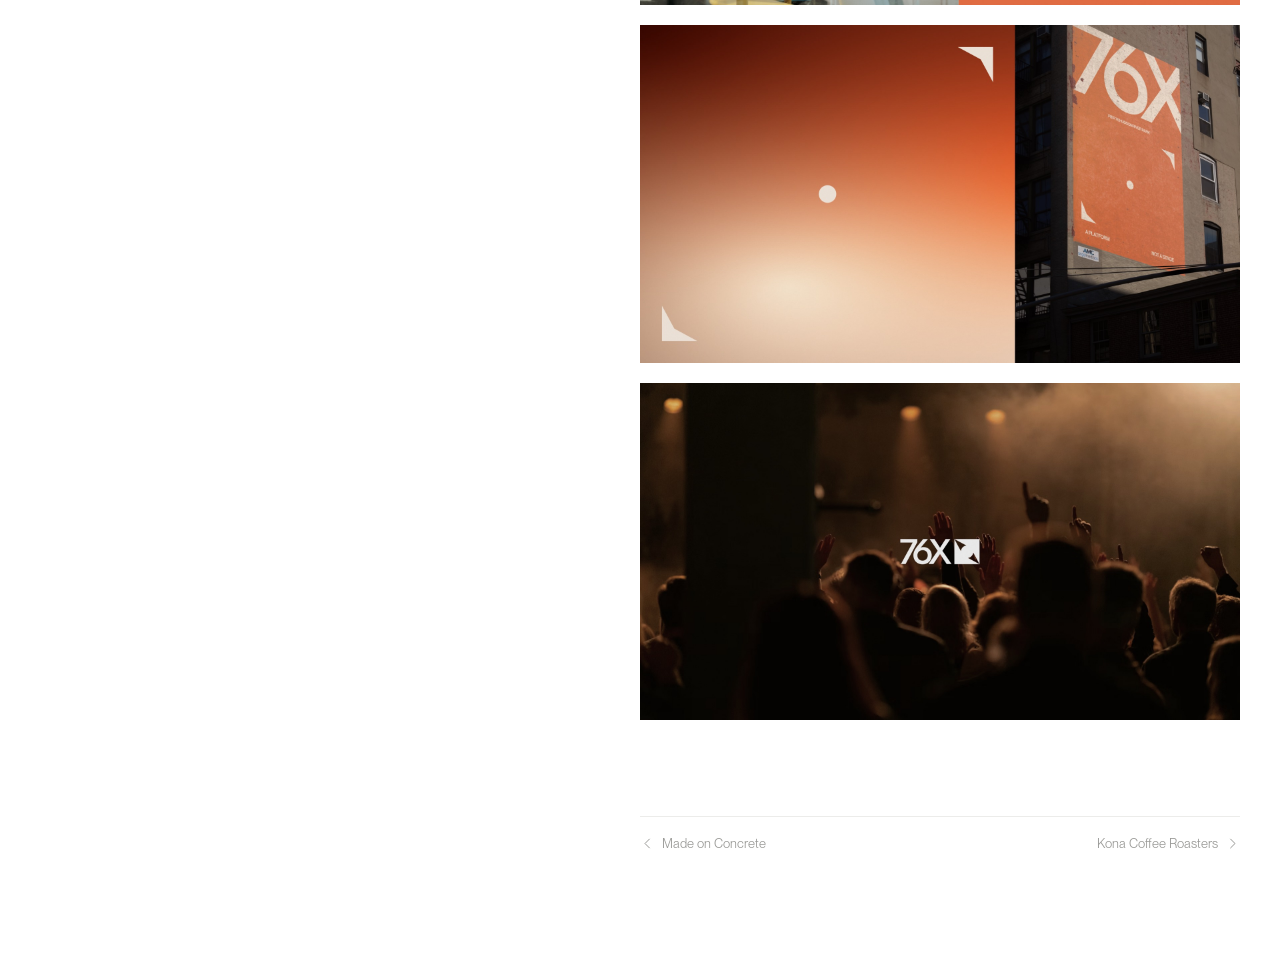
==== commit 96090dec: "Shrink ambient glow, add right-edge gap on case page images/hairlines Co-Authored-By: Claude Sonnet " ====
--- a/work/76x.html
+++ b/work/76x.html
@@ -9,7 +9,7 @@
 <meta name="color-scheme" content="light dark">
 <script>(function(){try{var t=localStorage.getItem('theme');if(t)document.documentElement.setAttribute('data-theme',t);}catch(e){}})();</script>
 <link rel="preload" as="font" type="font/woff2" crossorigin href="../assets/fonts/PPNeueMontreal-Book.woff2">
-<link rel="stylesheet" href="../assets/css/style.css?v=1789156343">
+<link rel="stylesheet" href="../assets/css/style.css?v=1789158961">
 </head>
 <body>
 <a class="skip" href="#main">Skip to content</a>
@@ -44,6 +44,6 @@
   </div>
 </main>
 <script src="../assets/js/lenis.min.js" defer></script>
-<script src="../assets/js/main.js?v=1789156343" defer></script>
+<script src="../assets/js/main.js?v=1789158961" defer></script>
 </body>
 </html>
--- a/assets/css/style.css
+++ b/assets/css/style.css
@@ -19,6 +19,7 @@
 
   --bay: min(50%, 528px);
   --bay-right: clamp(52px, 15vw, 280px);   /* gap from the right edge — nudges the column toward centre */
+  --shot-gap: clamp(12px, 2vw, 20px);      /* gap between paired case images — also the min. edge gap */
   --intro-w: 40ch;
   --pad-y: clamp(56px, 9vw, 116px);
   --block-gap: clamp(52px, 7.5vw, 100px);
@@ -216,11 +217,11 @@
   left: var(--ax, 20vw);
   top: var(--ay, 40vh);
   translate: -50% -50%;
-  width: min(46vw, 620px);
-  height: min(46vw, 620px);
+  width: min(30vw, 400px);
+  height: min(30vw, 400px);
   border-radius: 50%;
   background: radial-gradient(circle, color-mix(in srgb, var(--mark-a) 20%, transparent), transparent 72%);
-  filter: blur(46px);
+  filter: blur(36px);
   z-index: -1;
   opacity: 0;
   pointer-events: none;
@@ -300,17 +301,19 @@
 .case__facts {
   display: grid; grid-template-columns: 7.5rem 1fr; gap: 7px 1.1rem;
   font-size: var(--fs-sm); border-top: 1px solid var(--line);
-  padding-top: 16px; margin: clamp(26px, 4vw, 40px) calc(-1 * var(--bay-right)) var(--block-gap) 0;
+  padding-top: 16px;
+  margin: clamp(26px, 4vw, 40px) calc(-1 * var(--bay-right) + 2 * var(--shot-gap)) var(--block-gap) 0;
 }
 .case__facts dt { color: var(--muted); }
 .case__facts dd { margin: 0; }
-/* shots bleed to the real right edge, same move as the home rail */
+/* shots bleed most of the way to the real right edge, but keep a real
+   gap there — at least as wide as the gap between two paired images */
 .case__shots {
-  display: flex; flex-direction: column; gap: clamp(12px, 2vw, 20px);
-  margin-right: calc(-1 * var(--bay-right));
+  display: flex; flex-direction: column; gap: var(--shot-gap);
+  margin-right: calc(-1 * var(--bay-right) + 2 * var(--shot-gap));
 }
 .case__shots img { width: 100%; display: block; background: var(--line); cursor: zoom-in; }
-.case__row { display: flex; gap: clamp(12px, 2vw, 20px); }
+.case__row { display: flex; gap: var(--shot-gap); }
 .case__row img { flex: 1 1 0; min-width: 0; }
 
 /* a slot that quietly crossfades between a few near-identical shots
@@ -327,7 +330,7 @@
 
 /* the hairline rules frame the same width as the images above them */
 .case__nav {
-  margin: var(--block-gap) calc(-1 * var(--bay-right)) 0 0;
+  margin: var(--block-gap) calc(-1 * var(--bay-right) + 2 * var(--shot-gap)) 0 0;
   padding-top: 16px; border-top: 1px solid var(--line);
   display: flex; justify-content: space-between; gap: 2rem; font-size: var(--fs-sm);
 }
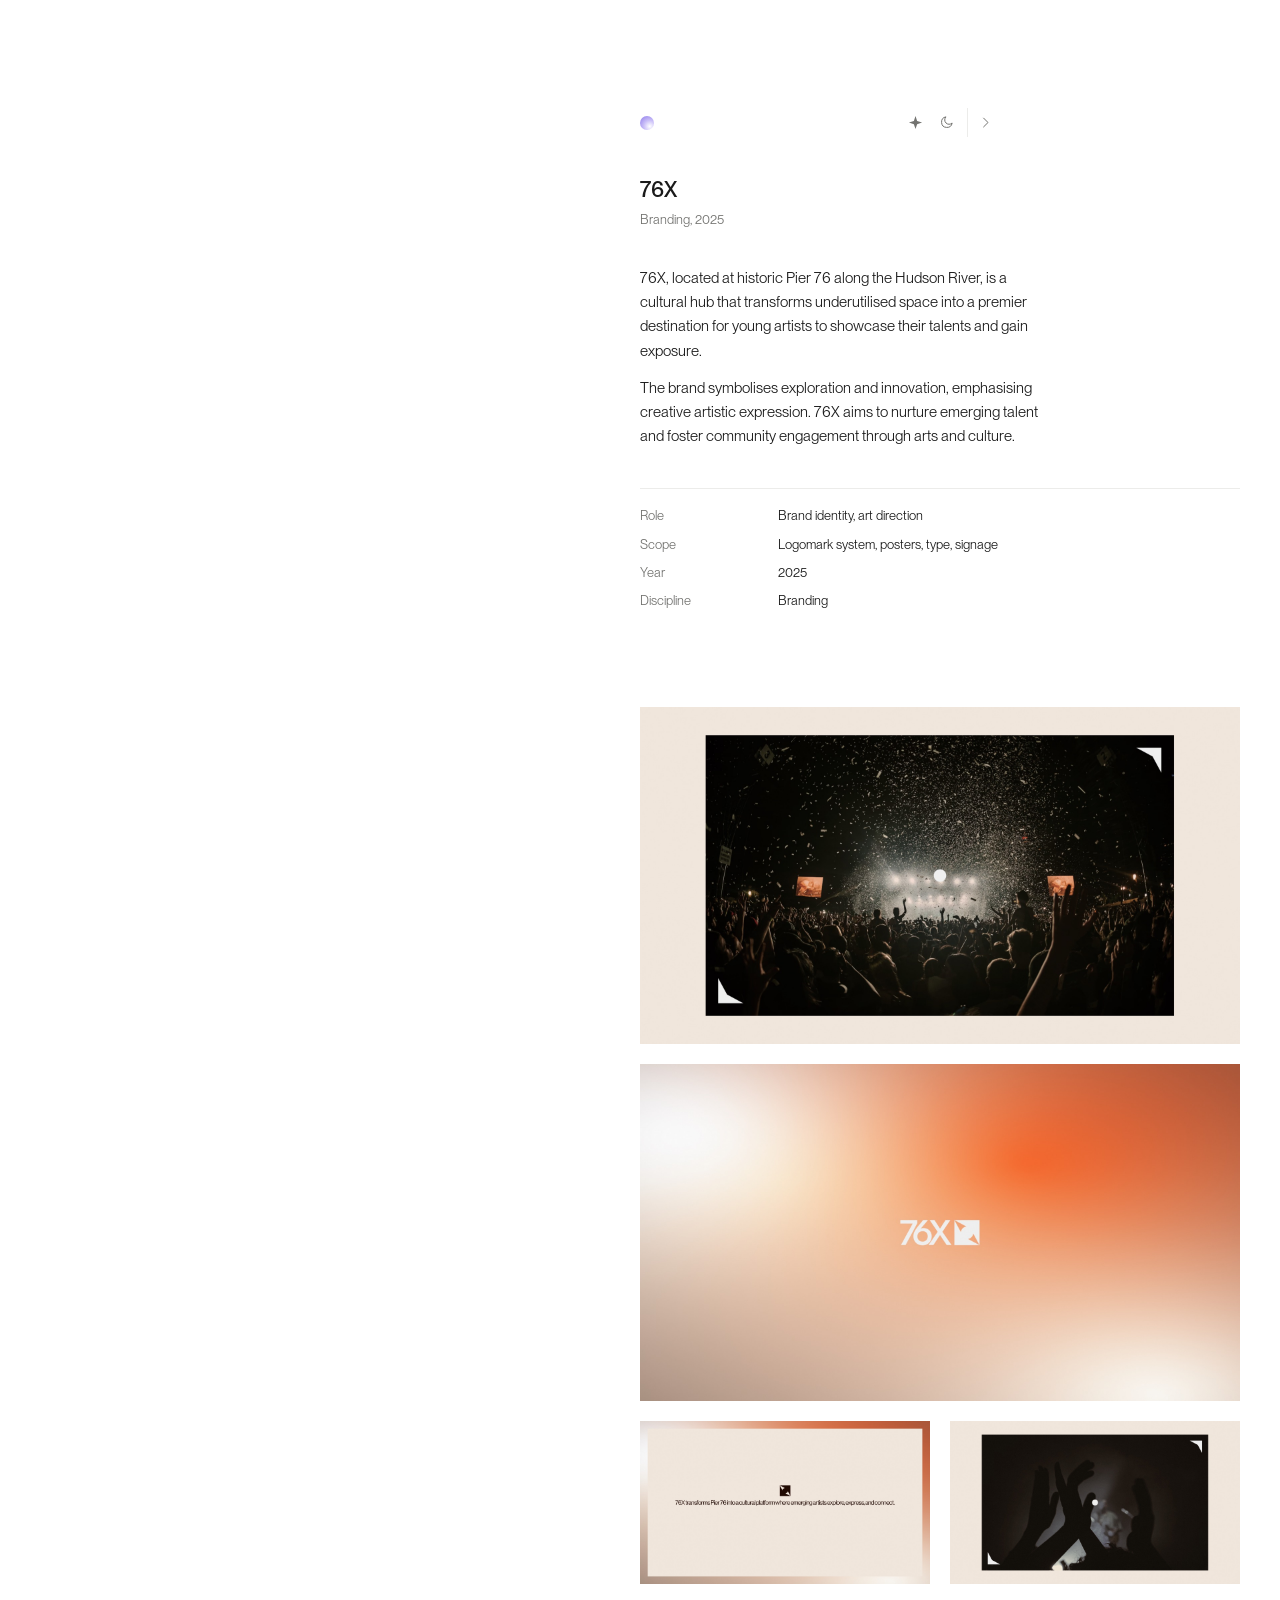
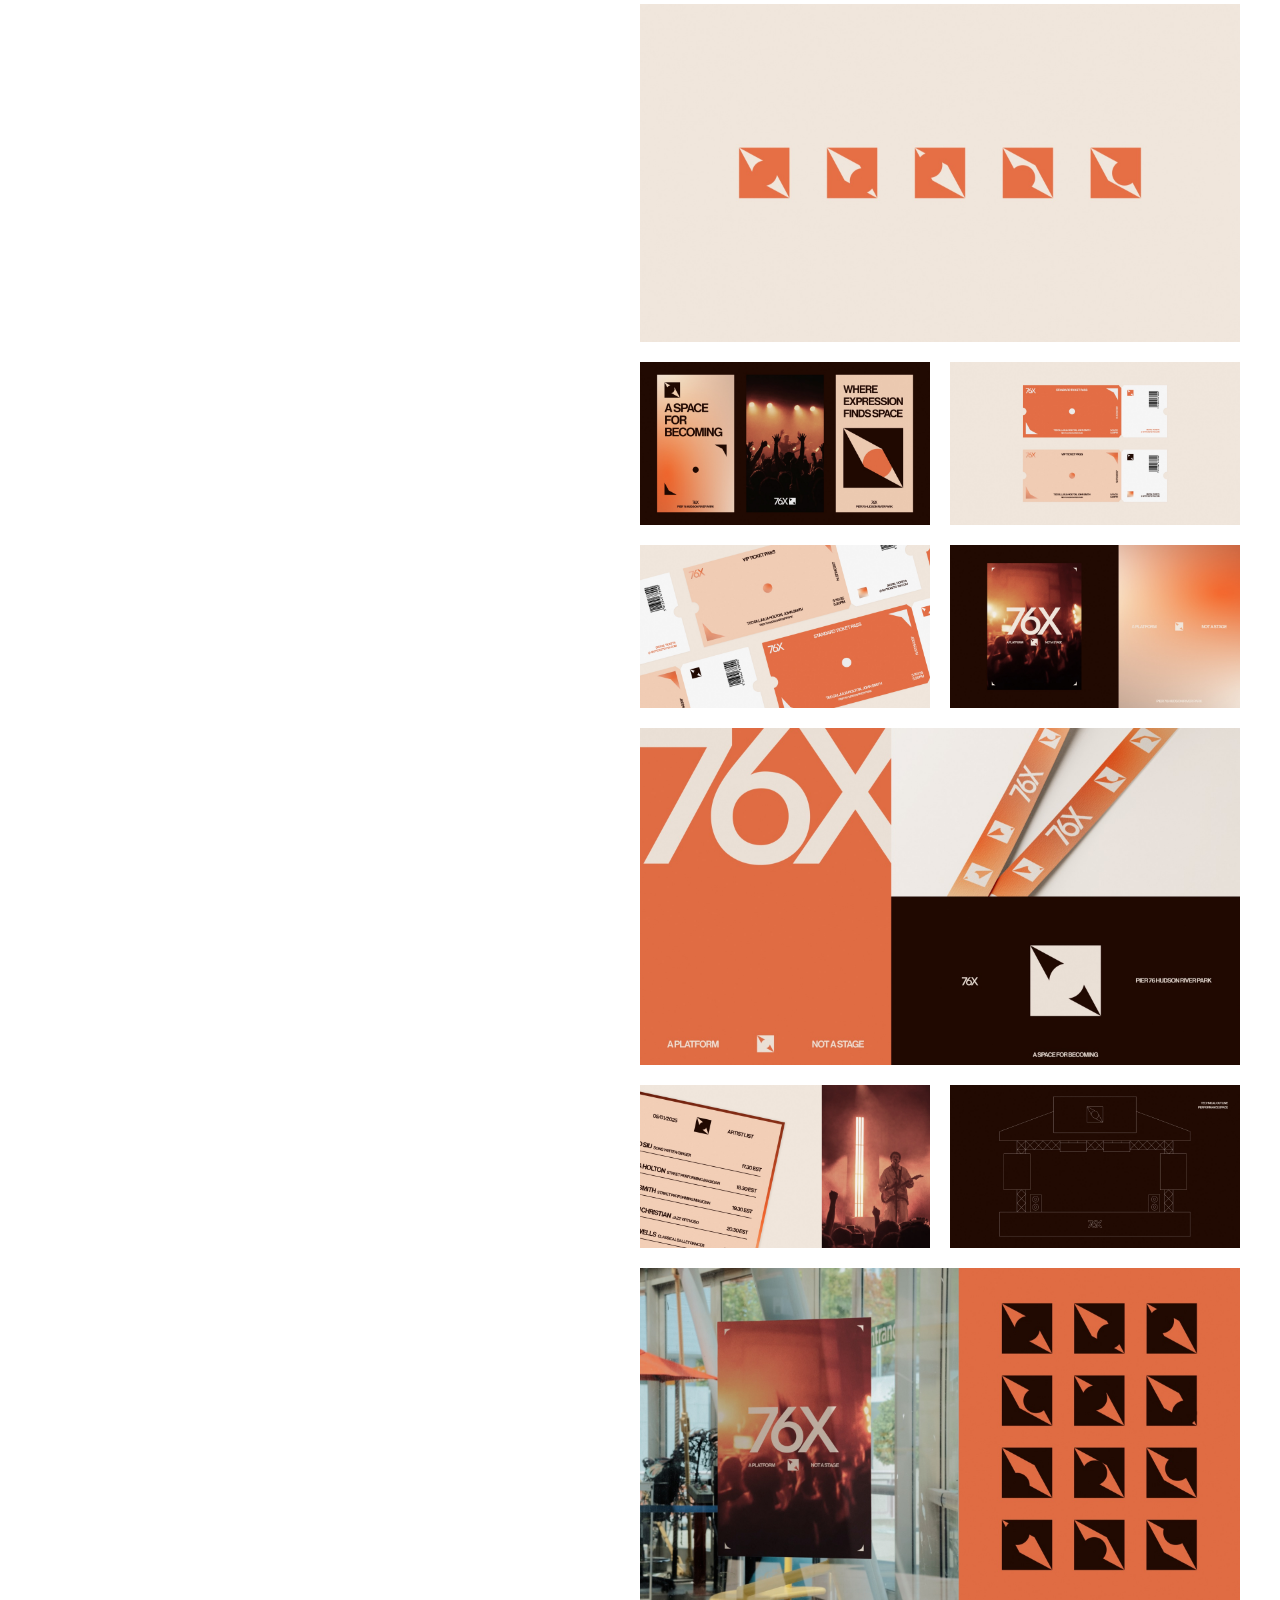
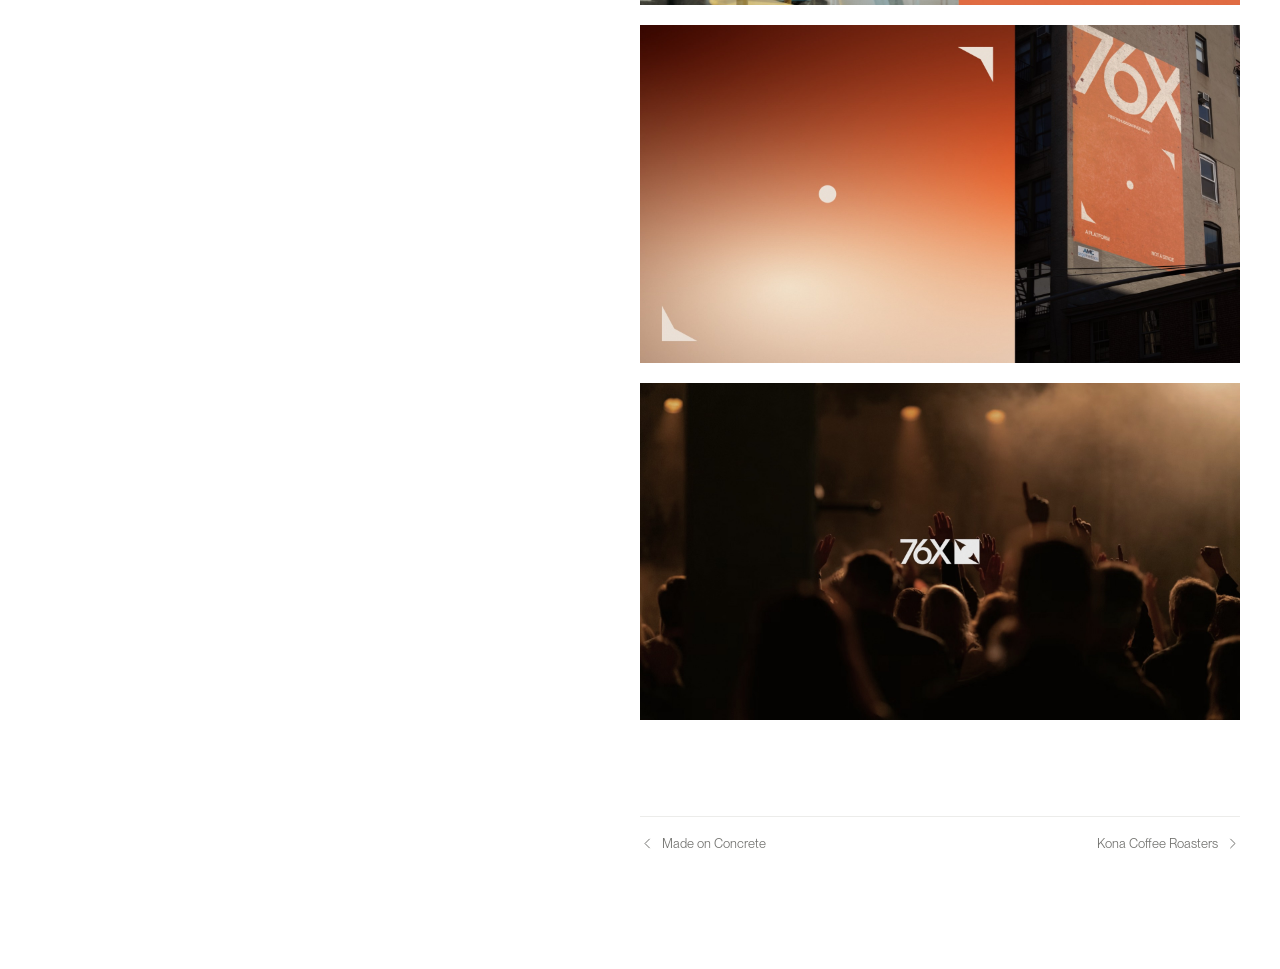
==== commit 242feae1: "Hallmark audit fixes: eager LCP, muted-text contrast, headings, keyboard-playable hoops, pausable sl" ====
--- a/work/76x.html
+++ b/work/76x.html
@@ -9,7 +9,7 @@
 <meta name="color-scheme" content="light dark">
 <script>(function(){try{var t=localStorage.getItem('theme');if(t)document.documentElement.setAttribute('data-theme',t);}catch(e){}})();</script>
 <link rel="preload" as="font" type="font/woff2" crossorigin href="../assets/fonts/PPNeueMontreal-Book.woff2">
-<link rel="stylesheet" href="../assets/css/style.css?v=1789158961">
+<link rel="stylesheet" href="../assets/css/style.css?v=1789843710">
 </head>
 <body>
 <a class="skip" href="#main">Skip to content</a>
@@ -28,7 +28,7 @@
       <p class="case__meta">Branding, 2025</p>
       <div class="case__text"><p>76X, located at historic Pier 76 along the Hudson River, is a cultural hub that transforms underutilised space into a premier destination for young artists to showcase their talents and gain exposure.</p><p>The brand symbolises exploration and innovation, emphasising creative artistic expression. 76X aims to nurture emerging talent and foster community engagement through arts and culture.</p></div>
       <dl class="case__facts"><dt>Role</dt><dd>Brand identity, art direction</dd><dt>Scope</dt><dd>Logomark system, posters, type, signage</dd><dt>Year</dt><dd>2025</dd><dt>Discipline</dt><dd>Branding</dd></dl>
-      <div class="case__shots"><img loading="lazy" src="../assets/img/76x/03.jpg" alt="76X"><img loading="lazy" src="../assets/img/76x/01.jpg" alt="76X, detail"><div class="case__row"><img loading="lazy" src="../assets/img/76x/02.jpg" alt="76X, detail"><img loading="lazy" src="../assets/img/76x/04.jpg" alt="76X, detail"></div><img loading="lazy" src="../assets/img/76x/05.jpg" alt="76X, detail"><div class="case__row"><img loading="lazy" src="../assets/img/76x/06.jpg" alt="76X, detail"><img loading="lazy" src="../assets/img/76x/07.jpg" alt="76X, detail"></div><div class="case__row"><img loading="lazy" src="../assets/img/76x/08.jpg" alt="76X, detail"><img loading="lazy" src="../assets/img/76x/09.jpg" alt="76X, detail"></div><img loading="lazy" src="../assets/img/76x/10.jpg" alt="76X, detail"><div class="case__row"><img loading="lazy" src="../assets/img/76x/11.jpg" alt="76X, detail"><img loading="lazy" src="../assets/img/76x/12.jpg" alt="76X, detail"></div><img loading="lazy" src="../assets/img/76x/13.jpg" alt="76X, detail"><img loading="lazy" src="../assets/img/76x/14.jpg" alt="76X, detail"><img loading="lazy" src="../assets/img/76x/15.jpg" alt="76X, detail"></div>
+      <div class="case__shots"><img fetchpriority="high" src="../assets/img/76x/03.jpg" alt="76X"><img loading="lazy" src="../assets/img/76x/01.jpg" alt="76X, detail"><div class="case__row"><img loading="lazy" src="../assets/img/76x/02.jpg" alt="76X, detail"><img loading="lazy" src="../assets/img/76x/04.jpg" alt="76X, detail"></div><img loading="lazy" src="../assets/img/76x/05.jpg" alt="76X, detail"><div class="case__row"><img loading="lazy" src="../assets/img/76x/06.jpg" alt="76X, detail"><img loading="lazy" src="../assets/img/76x/07.jpg" alt="76X, detail"></div><div class="case__row"><img loading="lazy" src="../assets/img/76x/08.jpg" alt="76X, detail"><img loading="lazy" src="../assets/img/76x/09.jpg" alt="76X, detail"></div><img loading="lazy" src="../assets/img/76x/10.jpg" alt="76X, detail"><div class="case__row"><img loading="lazy" src="../assets/img/76x/11.jpg" alt="76X, detail"><img loading="lazy" src="../assets/img/76x/12.jpg" alt="76X, detail"></div><img loading="lazy" src="../assets/img/76x/13.jpg" alt="76X, detail"><img loading="lazy" src="../assets/img/76x/14.jpg" alt="76X, detail"><img loading="lazy" src="../assets/img/76x/15.jpg" alt="76X, detail"></div>
       <nav class="case__nav"><a class="case__step case__step--prev" href="nude-project.html" rel="prev" aria-label="Previous project, Made on Concrete"><svg viewBox="0 0 24 24" fill="none" stroke="currentColor" stroke-width="1.6" stroke-linecap="round" stroke-linejoin="round" aria-hidden="true"><path d="M15 5l-7 7 7 7"/></svg><span>Made on Concrete</span></a><a class="case__step case__step--next" href="kona.html" rel="next" aria-label="Next project, Kona Coffee Roasters"><span>Kona Coffee Roasters</span><svg viewBox="0 0 24 24" fill="none" stroke="currentColor" stroke-width="1.6" stroke-linecap="round" stroke-linejoin="round" aria-hidden="true"><path d="M9 5l7 7-7 7"/></svg></a></nav>
     </article>
   </div>
@@ -44,6 +44,6 @@
   </div>
 </main>
 <script src="../assets/js/lenis.min.js" defer></script>
-<script src="../assets/js/main.js?v=1789158961" defer></script>
+<script src="../assets/js/main.js?v=1789843710" defer></script>
 </body>
 </html>
--- a/assets/css/style.css
+++ b/assets/css/style.css
@@ -9,7 +9,7 @@
 :root {
   --page: #ffffff;
   --text: #1a1a1a;
-  --muted: #9a9a97;
+  --muted: #737370;
   --line: #ececea;
   --mark-a: #8b78ea;
   --mark-b: #cabff8;
@@ -31,15 +31,15 @@
 }
 
 :root[data-theme="dark"] {
-  --page: #121211; --text: #ededeb; --muted: #77776f; --line: #292927;
+  --page: #121211; --text: #ededeb; --muted: #8a8a85; --line: #292927;
 }
 @media (prefers-color-scheme: dark) {
   :root:not([data-theme="light"]):not([data-theme="special"]) {
-    --page: #121211; --text: #ededeb; --muted: #77776f; --line: #292927;
+    --page: #121211; --text: #ededeb; --muted: #8a8a85; --line: #292927;
   }
 }
 :root[data-theme="special"] {
-  --page: #3a5be0; --text: #ffe11a; --muted: #b9c6ff;
+  --page: #3a5be0; --text: #ffe11a; --muted: #e6ebff;
   --line: rgba(255, 255, 255, 0.22); --sel: #ffe11a;
 }
 :root[data-theme="special"] ::selection { color: #3a5be0; }
@@ -87,7 +87,11 @@
   :root { --bay: 100%; --bay-right: clamp(20px, 6vw, 40px); }
 }
 
-.eyebrow { font-size: var(--fs-sm); color: var(--muted); margin: 0 0 20px; }
+.eyebrow { font-size: var(--fs-sm); font-weight: 400; color: var(--muted); margin: 0 0 20px; }
+.sr-only {
+  position: absolute; width: 1px; height: 1px; margin: -1px; padding: 0;
+  overflow: hidden; clip-path: inset(50%); white-space: nowrap; border: 0;
+}
 
 .top {
   max-width: var(--intro-w);
@@ -97,6 +101,7 @@
 .mark {
   display: block;
   width: 14px; height: 14px; border-radius: 50%;
+  border: 0; padding: 0; margin: 0;
   background: radial-gradient(circle at 70% 74%, #ffffff 0%, var(--mark-b) 42%, var(--mark-a) 100%);
   flex: none;
 }
